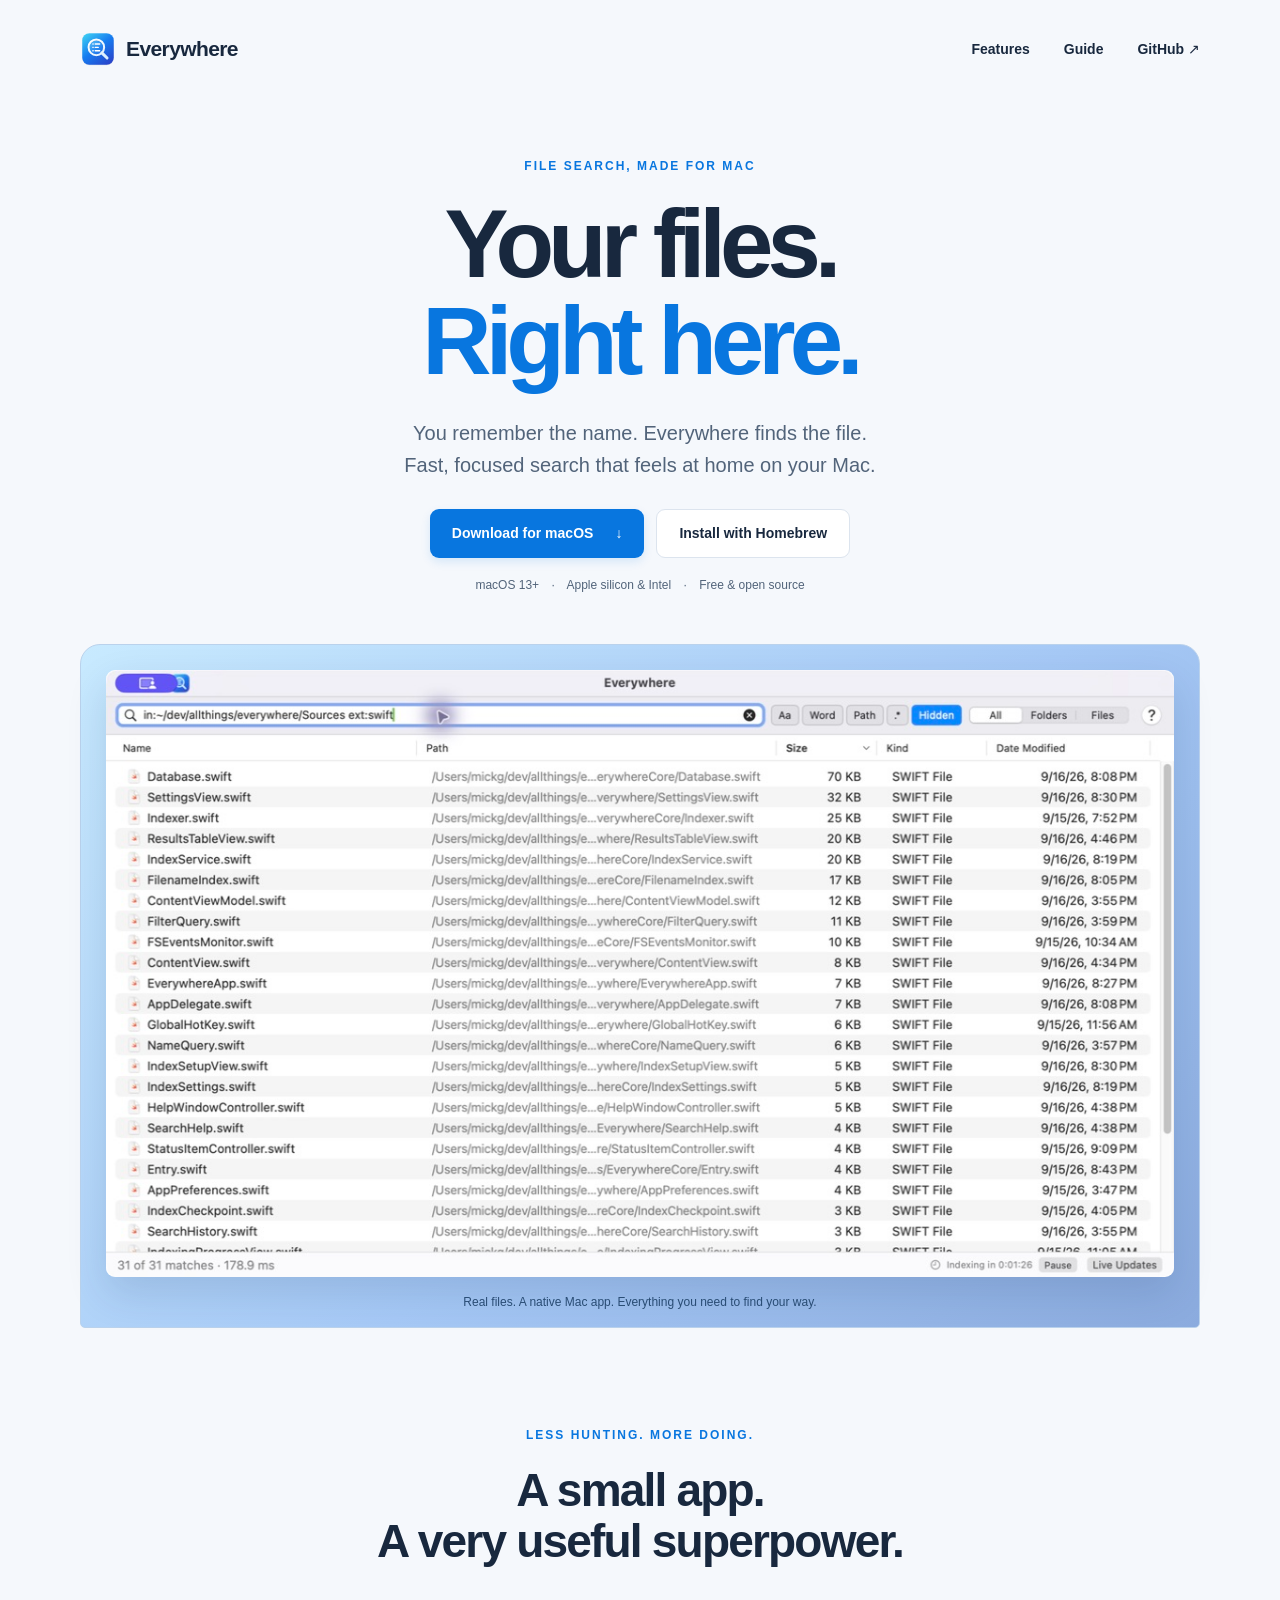
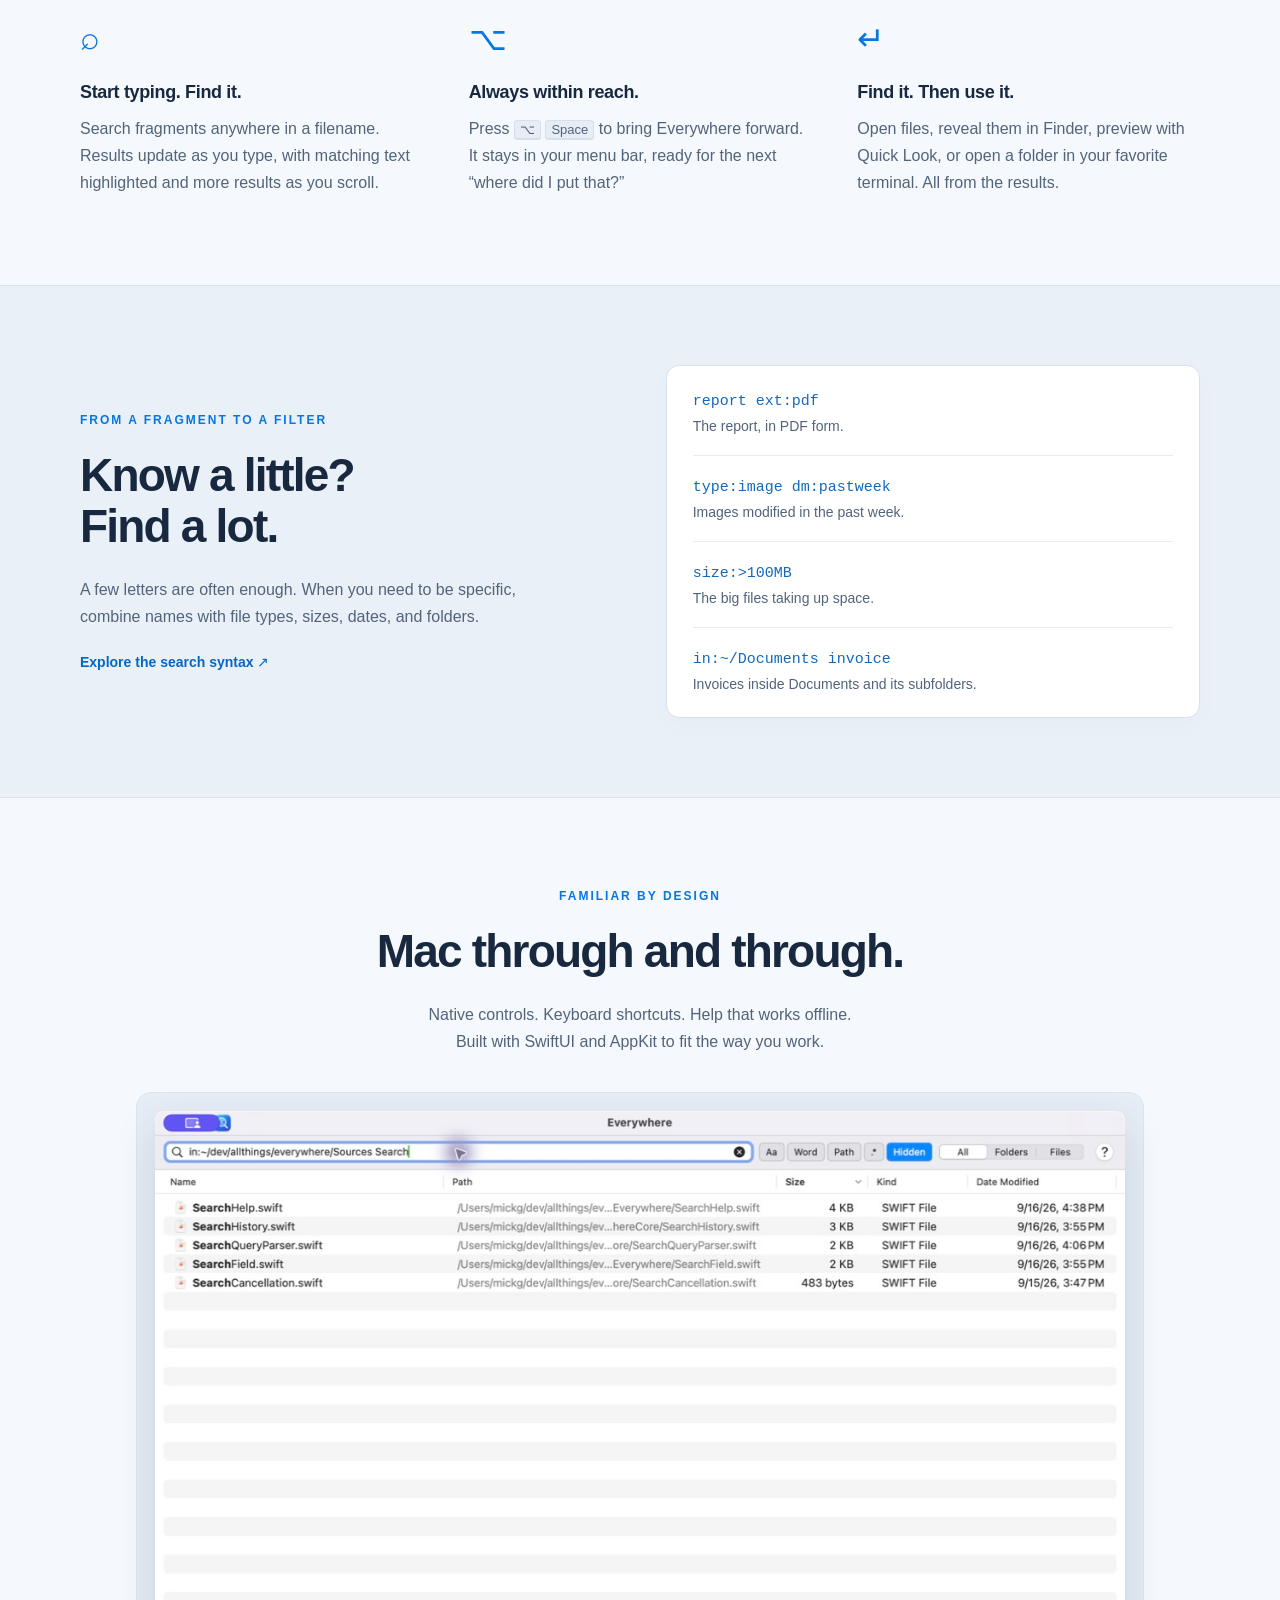
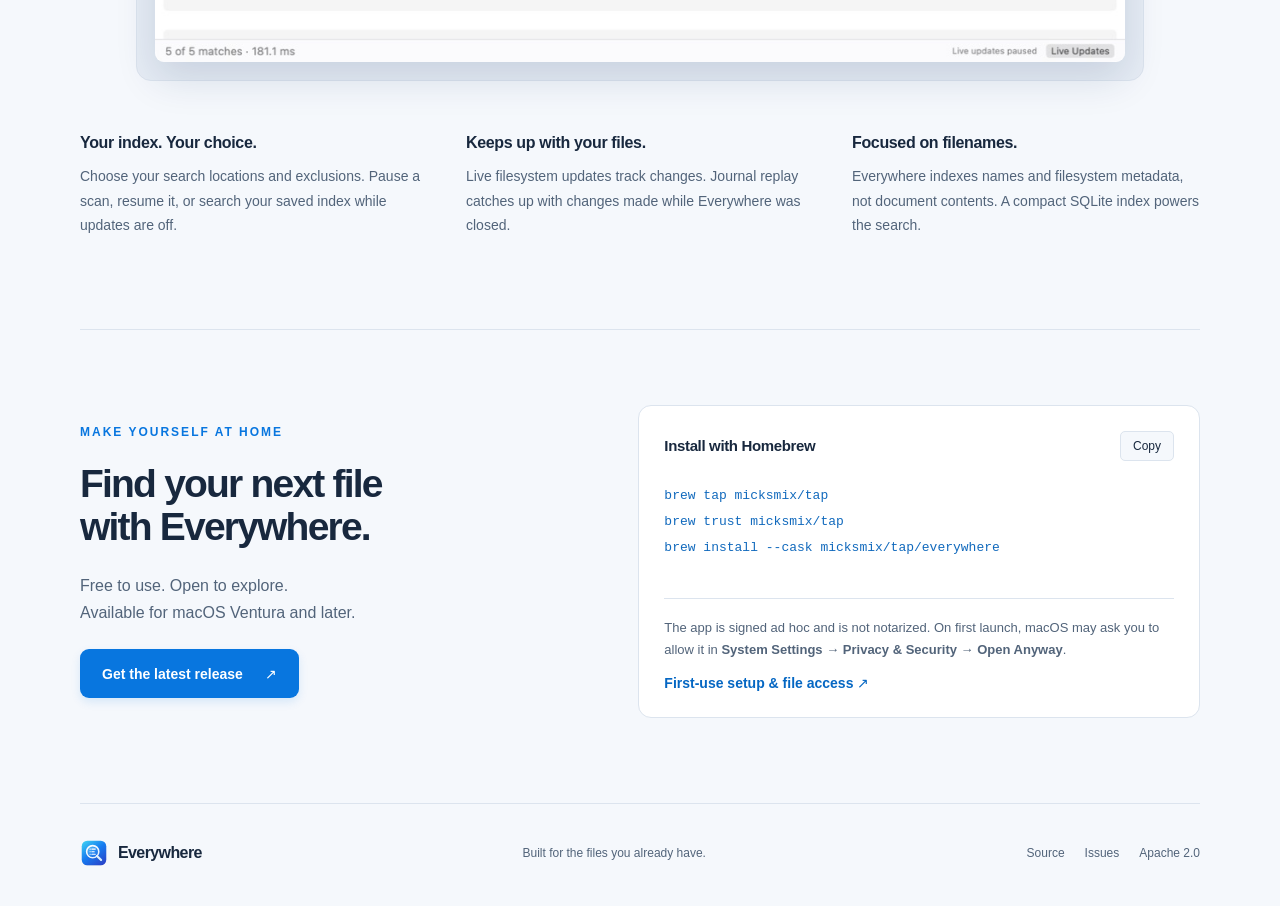
==== site/index.html @ af980922 "preparing for 1.2.0" ====
<!doctype html>
<html lang="en">
<head>
  <meta charset="utf-8">
  <meta name="viewport" content="width=device-width, initial-scale=1">
  <meta name="theme-color" content="#f5f8fc">
  <meta name="description" content="Everywhere is a free, open-source file search app for macOS. Find files as you type, filter precisely, and get back to work.">
  <title>Everywhere — Your files. Right here.</title>
  <link rel="icon" type="image/svg+xml" href="assets/icon.svg">
  <link rel="stylesheet" href="style.css">
  <script src="script.js" defer></script>
</head>
<body>
<a class="skip" href="#main">Skip to content</a>
<header class="wrap nav">
  <a class="brand" href="./"><img src="assets/icon.svg" width="36" height="36" alt="">Everywhere</a>
  <nav aria-label="Main navigation"><a href="#features">Features</a><a href="https://github.com/micksmix/everywhere/blob/main/docs/USER_GUIDE.md">Guide</a><a href="https://github.com/micksmix/everywhere">GitHub <span aria-hidden="true">↗</span></a></nav>
</header>
<main id="main">
  <section class="hero wrap">
    <p class="eyebrow">FILE SEARCH, MADE FOR MAC</p>
    <h1>Your files.<br><span>Right here.</span></h1>
    <p class="intro">You remember the name. Everywhere finds the file.<br class="desktop"> Fast, focused search that feels at home on your Mac.</p>
    <div class="actions"><a class="button primary" href="https://github.com/micksmix/everywhere/releases/latest">Download for macOS <span aria-hidden="true">↓</span></a><a class="button secondary" href="#install">Install with Homebrew</a></div>
    <p class="compatibility">macOS 13+ <span>·</span> Apple silicon &amp; Intel <span>·</span> Free &amp; open source</p>
    <figure class="hero-shot"><a href="assets/search.png" aria-label="View full-size Everywhere search screenshot"><img src="assets/search.png" width="1137" height="646" alt="Everywhere finding Swift source files, with filename, path, size, kind, and modification date columns." fetchpriority="high"></a><figcaption>Real files. A native Mac app. Everything you need to find your way.</figcaption></figure>
  </section>
  <section class="wrap features" id="features" aria-labelledby="features-title">
    <div class="section-head"><p class="eyebrow">LESS HUNTING. MORE DOING.</p><h2 id="features-title">A small app.<br>A very useful superpower.</h2></div>
    <div class="feature-grid">
      <article><span class="feature-symbol" aria-hidden="true">⌕</span><h3>Start typing. Find it.</h3><p>Search fragments anywhere in a filename. Results update as you type, with matching text highlighted and more results as you scroll.</p></article>
      <article><span class="feature-symbol" aria-hidden="true">⌥</span><h3>Always within reach.</h3><p>Press <kbd>⌥</kbd> <kbd>Space</kbd> to bring Everywhere forward. It stays in your menu bar, ready for the next “where did I put that?”</p></article>
      <article><span class="feature-symbol" aria-hidden="true">↵</span><h3>Find it. Then use it.</h3><p>Open files, reveal them in Finder, preview with Quick Look, or open a folder in your favorite terminal. All from the results.</p></article>
    </div>
  </section>
  <section class="query-section" aria-labelledby="query-title"><div class="wrap query-layout">
    <div><p class="eyebrow">FROM A FRAGMENT TO A FILTER</p><h2 id="query-title">Know a little?<br>Find a lot.</h2><p class="section-copy">A few letters are often enough. When you need to be specific, combine names with file types, sizes, dates, and folders.</p><a class="text-link" href="https://github.com/micksmix/everywhere/blob/main/docs/USER_GUIDE.md#filter-by-type-size-date-or-folder">Explore the search syntax <span aria-hidden="true">↗</span></a></div>
    <div class="queries"><div><code>report ext:pdf</code><p>The report, in PDF form.</p></div><div><code>type:image dm:pastweek</code><p>Images modified in the past week.</p></div><div><code>size:&gt;100MB</code><p>The big files taking up space.</p></div><div><code>in:~/Documents invoice</code><p>Invoices inside Documents and its subfolders.</p></div></div>
  </div></section>
  <section class="wrap detail" aria-labelledby="detail-title"><div class="section-head"><p class="eyebrow">FAMILIAR BY DESIGN</p><h2 id="detail-title">Mac through and through.</h2><p class="section-copy">Native controls. Keyboard shortcuts. Help that works offline. <br>Built with SwiftUI and AppKit to fit the way you work.</p></div><figure class="detail-shot"><a href="assets/filtered-search.png" aria-label="View full-size filtered search screenshot"><img src="assets/filtered-search.png" width="1137" height="646" alt="Everywhere narrowing source files to five matching Search filenames within the project folder." loading="lazy"></a></figure>
    <div class="details-grid"><article><h3>Your index. Your choice.</h3><p>Choose your search locations and exclusions. Pause a scan, resume it, or search your saved index while updates are off.</p></article><article><h3>Keeps up with your files.</h3><p>Live filesystem updates track changes. Journal replay catches up with changes made while Everywhere was closed.</p></article><article><h3>Focused on filenames.</h3><p>Everywhere indexes names and filesystem metadata, not document contents. A compact SQLite index powers the search.</p></article></div>
  </section>
  <section class="install wrap" id="install" aria-labelledby="install-title"><div><p class="eyebrow">MAKE YOURSELF AT HOME</p><h2 id="install-title">Find your next file<br>with Everywhere.</h2><p class="section-copy">Free to use. Open to explore. <br>Available for macOS Ventura and later.</p><a class="button primary" href="https://github.com/micksmix/everywhere/releases/latest">Get the latest release <span aria-hidden="true">↗</span></a></div><div class="install-panel"><div class="code-heading"><h3>Install with Homebrew</h3><button id="copy-install" type="button">Copy</button></div><pre><code id="install-command">brew tap micksmix/tap
brew trust micksmix/tap
brew install --cask micksmix/tap/everywhere</code></pre><p id="copy-status" role="status" aria-live="polite"></p><p class="install-note">The app is signed ad hoc and is not notarized. On first launch, macOS may ask you to allow it in <strong>System Settings → Privacy &amp; Security → Open Anyway</strong>.</p><a class="text-link" href="https://github.com/micksmix/everywhere#first-use">First-use setup &amp; file access <span aria-hidden="true">↗</span></a></div></section>
</main>
<footer class="wrap"><a class="brand" href="./"><img src="assets/icon.svg" width="28" height="28" alt="">Everywhere</a><p>Built for the files you already have.</p><div><a href="https://github.com/micksmix/everywhere">Source</a><a href="https://github.com/micksmix/everywhere/issues">Issues</a><a href="https://github.com/micksmix/everywhere/blob/main/LICENSE">Apache 2.0</a></div></footer>
</body>
</html>
---- site/style.css ----
:root{color-scheme:light;--ink:#18283e;--muted:#52647a;--blue:#0876df;--line:#dce4ee;--paper:#f5f8fc;font-family:-apple-system,BlinkMacSystemFont,"Segoe UI",sans-serif;color:var(--ink);background:var(--paper);font-synthesis:none}*{box-sizing:border-box}html{scroll-behavior:smooth;scroll-padding-top:30px}body{margin:0}a{color:inherit;text-decoration:none}button,a{-webkit-tap-highlight-color:transparent}a:focus-visible,button:focus-visible{outline:3px solid #0067cc;outline-offset:5px}a:hover{color:var(--blue)}button{font:inherit;cursor:pointer}.wrap{width:min(1120px,calc(100% - 64px));margin-inline:auto}.nav{height:98px;display:flex;justify-content:space-between;align-items:center}.brand{display:inline-flex;align-items:center;gap:10px;font-size:21px;font-weight:700;letter-spacing:-.6px}.brand img{border-radius:8px}.nav nav{display:flex;gap:34px;font-size:14px;font-weight:600}.hero{text-align:center;padding-top:61px}.eyebrow{font-size:12px;font-weight:750;letter-spacing:2px;color:var(--blue);margin:0 0 23px}h1{font-size:clamp(62px,7.5vw,98px);line-height:1.01;letter-spacing:-6px;margin:0;font-weight:750}h1 span{color:var(--blue)}.intro{font-size:20px;line-height:1.6;color:var(--muted);margin:27px 0 28px}.actions{display:flex;justify-content:center;gap:12px}.button{display:inline-flex;align-items:center;justify-content:center;gap:22px;padding:15px 22px;font-size:14px;font-weight:650;border-radius:9px;min-height:49px;transition:background .15s,transform .15s}.button:hover{transform:translateY(-2px)}.primary{background:var(--blue);color:white;box-shadow:0 4px 10px #0876df20}.primary:hover{background:#005fbd;color:white}.secondary{background:white;border:1px solid var(--line)}.compatibility{font-size:12px;color:var(--muted);margin:20px 0 0}.compatibility span{margin:0 9px}.hero-shot{margin:52px 0 0;padding:25px 25px 0;background:linear-gradient(135deg,#c8eaff,#a6c9f6 55%,#8babde);border:1px solid #bad2ec;border-radius:20px 20px 5px 5px}.hero-shot img,.detail-shot img{width:100%;height:auto;display:block;border-radius:9px;box-shadow:0 16px 40px #102c5d24}.hero-shot figcaption{font-size:12px;padding:18px 0;color:#294c74}.features{padding:100px 0 89px}.section-head{text-align:center}h2{font-size:clamp(32px,4vw,46px);line-height:1.12;letter-spacing:-1.8px;margin:0;font-weight:700}.feature-grid,.details-grid{display:grid;grid-template-columns:repeat(3,1fr);gap:46px;margin-top:51px}.feature-symbol{font-size:33px;color:var(--blue);height:48px;display:block}h3{font-size:18px;letter-spacing:-.35px;margin:15px 0 12px}article p,.section-copy{font-size:16px;line-height:1.7;color:var(--muted);margin:0}kbd{font:inherit;font-size:13px;background:#e7edf5;border:1px solid #d6e0ed;border-bottom-width:2px;padding:1px 5px;border-radius:4px}.query-section{background:#eaf0f8;border-block:1px solid var(--line);padding:79px 0}.query-layout{display:grid;grid-template-columns:1fr 1.1fr;gap:100px;align-items:center}.section-copy{margin:23px 0}.text-link{font-size:14px;color:#0567c3;font-weight:650}.queries{background:#fff;border:1px solid #d6e1ee;border-radius:13px;padding:4px 26px;box-shadow:0 8px 30px #26395805}.queries>div{padding:21px 0;border-bottom:1px solid #e7ecf3}.queries>div:last-child{border:0}.queries code{font-size:15px;color:#126abd;font-family:ui-monospace,SFMono-Regular,Menlo,monospace}.queries p{font-size:14px;color:var(--muted);margin:8px 0 0}.detail{padding:91px 0}.detail-shot{margin:37px auto 0;width:90%;padding:18px;background:#e7edf5;border:1px solid var(--line);border-radius:15px}.details-grid{margin-top:38px;gap:38px}.details-grid h3{font-size:16px}.details-grid p{font-size:14px;line-height:1.75}.install{border-top:1px solid var(--line);padding:75px 0 85px;display:grid;grid-template-columns:1fr 1.15fr;gap:70px;align-items:center}.install h2{font-size:39px}.install-panel{background:white;border:1px solid var(--line);padding:25px;border-radius:13px}.code-heading{display:flex;justify-content:space-between;align-items:center;gap:12px}.code-heading h3{margin:0;font-size:15px}.code-heading button{font-size:12px;border:1px solid var(--line);border-radius:5px;background:var(--paper);padding:7px 12px;color:var(--ink)}pre{margin:22px 0 0;white-space:pre-wrap;overflow-wrap:anywhere;font-size:13px;line-height:2;font-family:ui-monospace,SFMono-Regular,Menlo,monospace;color:#126abd}.install-note{font-size:13px;line-height:1.7;color:var(--muted);border-top:1px solid var(--line);padding-top:18px}.install-note strong{font-weight:600}#copy-status{font-size:12px;color:#236636;min-height:16px;margin:8px 0}footer{border-top:1px solid var(--line);padding:30px 0 38px;display:flex;align-items:center;justify-content:space-between;gap:20px}footer .brand{font-size:16px}footer p,footer div{font-size:12px;color:var(--muted)}footer div{display:flex;gap:20px}.skip{position:absolute;top:-80px;left:16px;background:white;padding:12px;z-index:5}.skip:focus{top:12px}@media(max-width:760px){.wrap{width:calc(100% - 36px)}.nav{height:78px}.brand{font-size:18px}.nav nav{gap:18px;font-size:13px}.nav nav a:first-child{display:none}.hero{padding-top:40px}h1{letter-spacing:-3px;font-size:70px}.intro{font-size:17px}.desktop{display:none}.actions{flex-direction:column;align-items:stretch;width:min(330px,100%);margin:auto}.compatibility{font-size:12px;line-height:1.8}.compatibility span{margin:0 4px}.hero-shot{padding:10px 10px 0;margin-top:35px;border-radius:12px}.hero-shot figcaption{font-size:12px;line-height:1.5;padding:12px 5px}.features,.detail{padding:65px 0}.feature-grid,.details-grid{grid-template-columns:1fr;gap:25px;margin-top:32px}.feature-grid article{position:relative;padding-left:50px}.feature-symbol{position:absolute;left:0;top:6px}.feature-grid h3{margin-top:0}.query-layout,.install{grid-template-columns:1fr;gap:35px}.query-section{padding:60px 0}.queries{padding-inline:19px}.queries code{font-size:13px}.detail-shot{width:100%;padding:8px}.details-grid{gap:16px}.install{padding:60px 0}.install h2{font-size:34px}.install-panel{padding:20px}footer{flex-wrap:wrap}footer p{display:none}footer div{gap:13px}h2{letter-spacing:-1px}.section-copy br{display:none}}@media(prefers-reduced-motion:reduce){html{scroll-behavior:auto}.button{transition:none}}
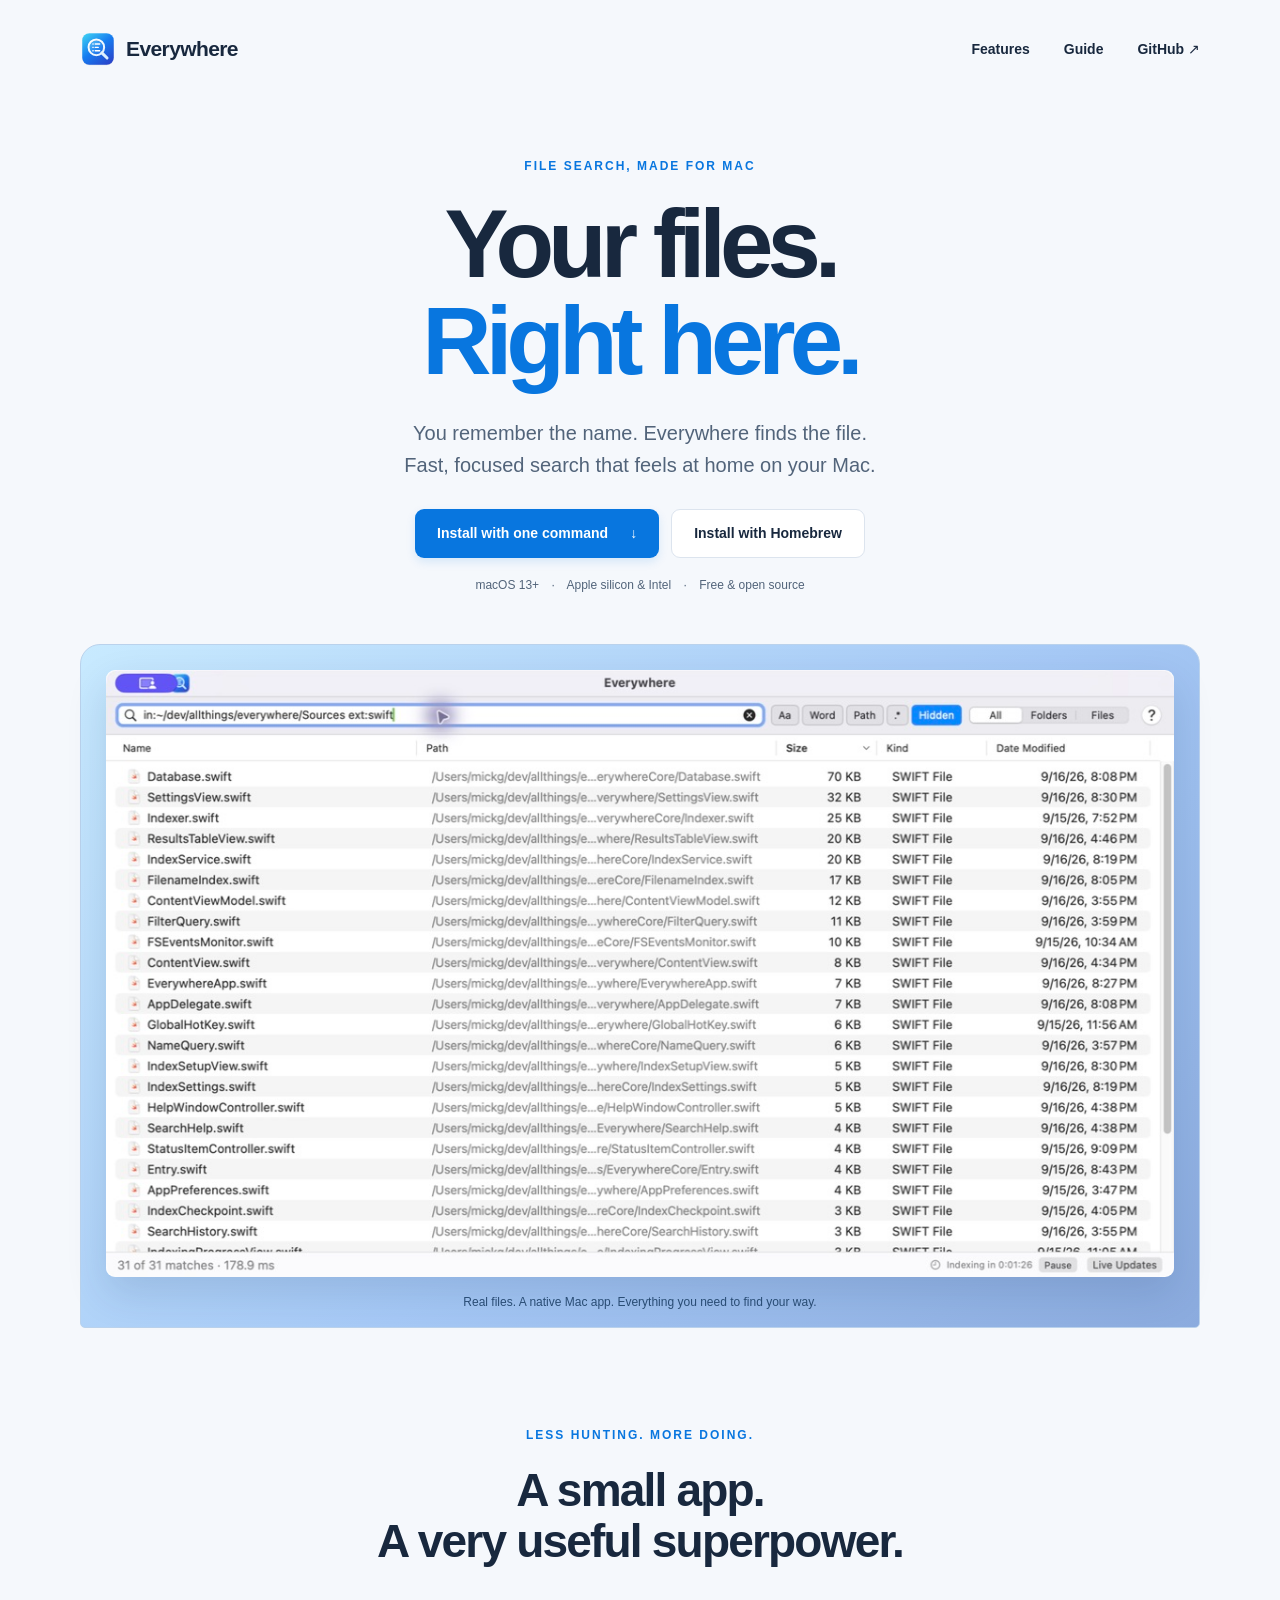
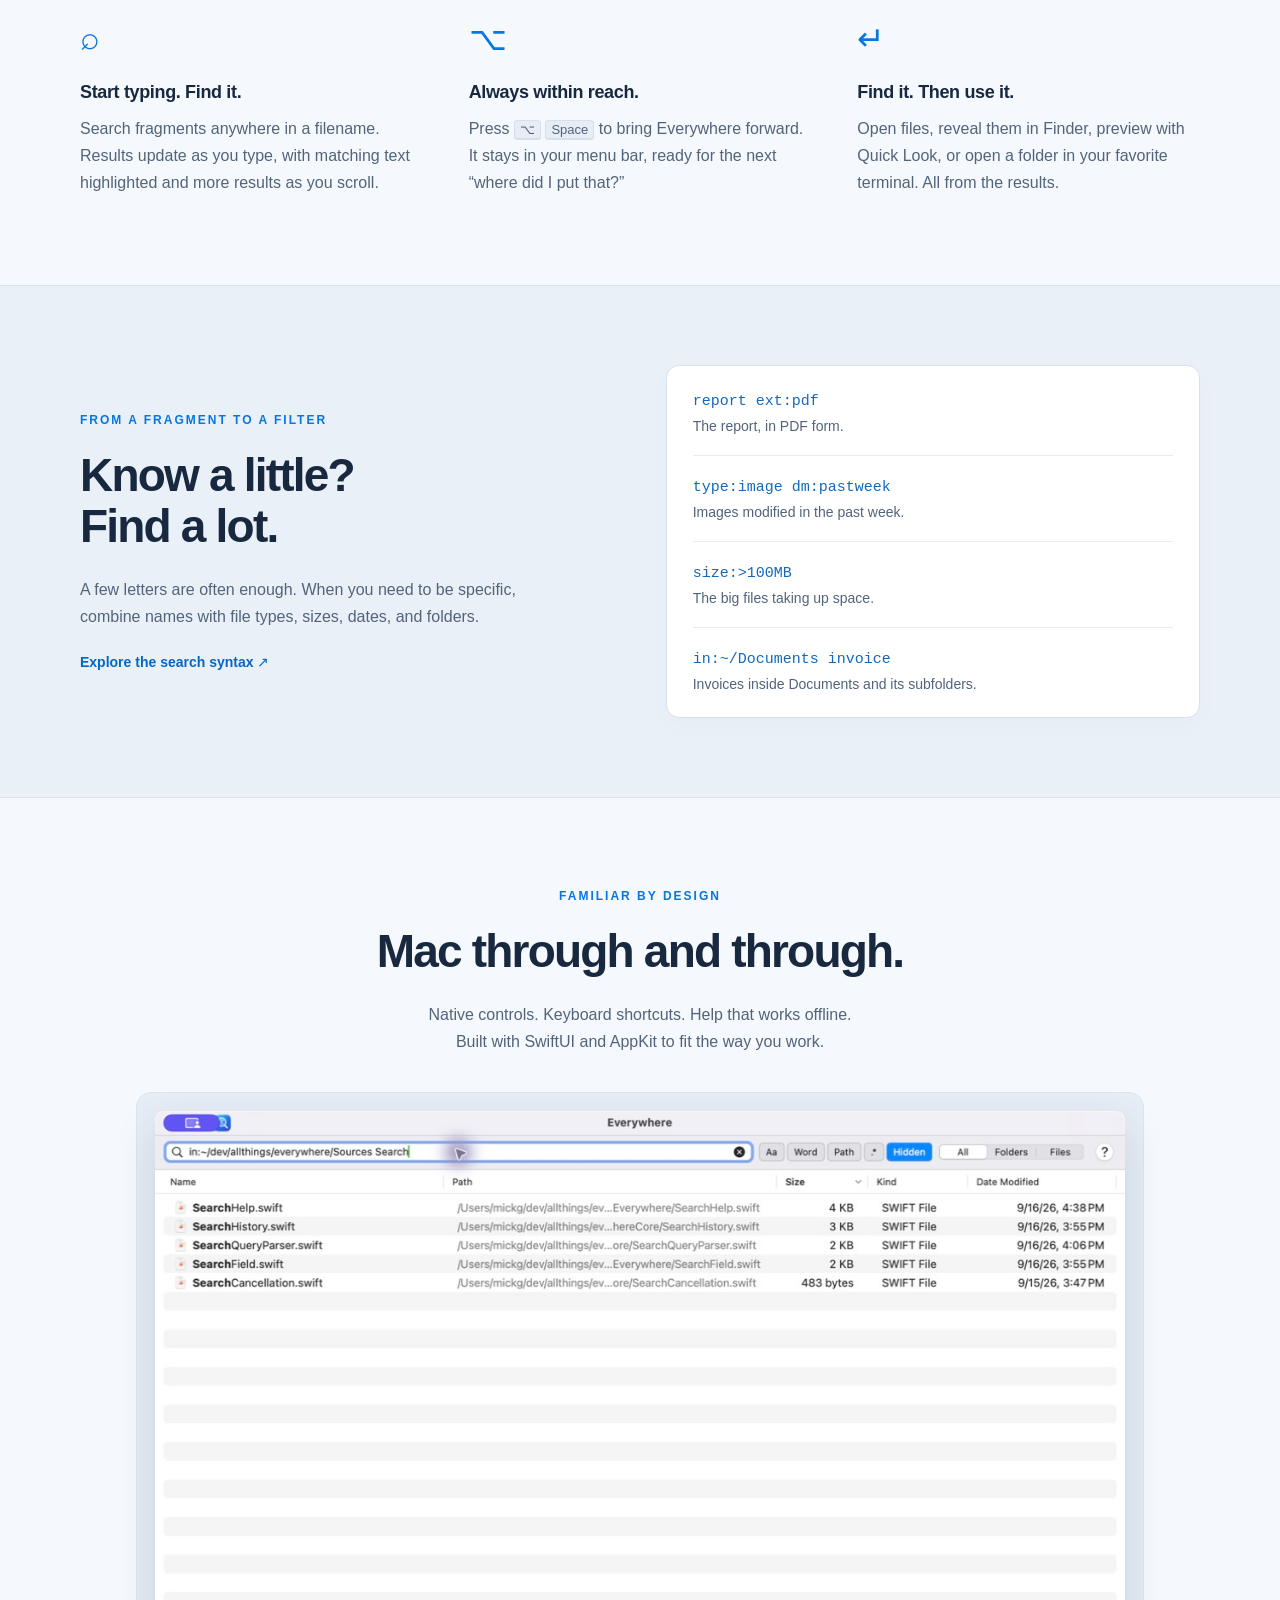
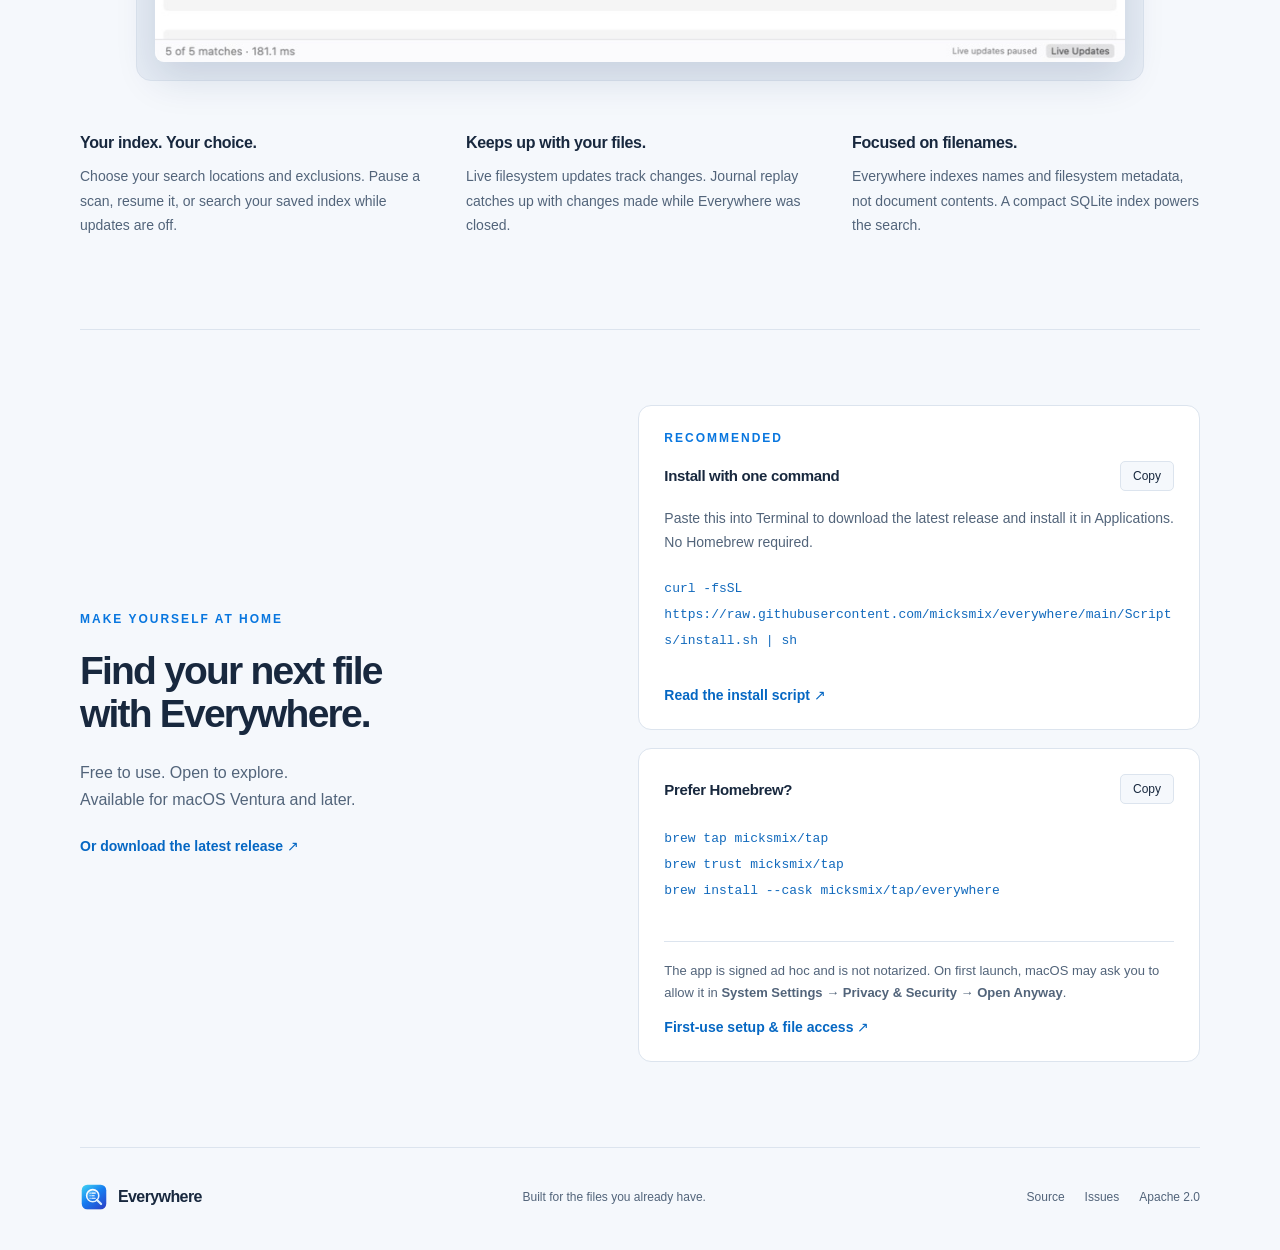
==== commit 61c603e8: "preparing for 1.2.0" ====
--- a/site/index.html
+++ b/site/index.html
@@ -21,7 +21,7 @@
     <p class="eyebrow">FILE SEARCH, MADE FOR MAC</p>
     <h1>Your files.<br><span>Right here.</span></h1>
     <p class="intro">You remember the name. Everywhere finds the file.<br class="desktop"> Fast, focused search that feels at home on your Mac.</p>
-    <div class="actions"><a class="button primary" href="https://github.com/micksmix/everywhere/releases/latest">Download for macOS <span aria-hidden="true">↓</span></a><a class="button secondary" href="#install">Install with Homebrew</a></div>
+    <div class="actions"><a class="button primary" href="#install">Install with one command <span aria-hidden="true">↓</span></a><a class="button secondary" href="#homebrew">Install with Homebrew</a></div>
     <p class="compatibility">macOS 13+ <span>·</span> Apple silicon &amp; Intel <span>·</span> Free &amp; open source</p>
     <figure class="hero-shot"><a href="assets/search.png" aria-label="View full-size Everywhere search screenshot"><img src="assets/search.png" width="1137" height="646" alt="Everywhere finding Swift source files, with filename, path, size, kind, and modification date columns." fetchpriority="high"></a><figcaption>Real files. A native Mac app. Everything you need to find your way.</figcaption></figure>
   </section>
@@ -40,9 +40,9 @@
   <section class="wrap detail" aria-labelledby="detail-title"><div class="section-head"><p class="eyebrow">FAMILIAR BY DESIGN</p><h2 id="detail-title">Mac through and through.</h2><p class="section-copy">Native controls. Keyboard shortcuts. Help that works offline. <br>Built with SwiftUI and AppKit to fit the way you work.</p></div><figure class="detail-shot"><a href="assets/filtered-search.png" aria-label="View full-size filtered search screenshot"><img src="assets/filtered-search.png" width="1137" height="646" alt="Everywhere narrowing source files to five matching Search filenames within the project folder." loading="lazy"></a></figure>
     <div class="details-grid"><article><h3>Your index. Your choice.</h3><p>Choose your search locations and exclusions. Pause a scan, resume it, or search your saved index while updates are off.</p></article><article><h3>Keeps up with your files.</h3><p>Live filesystem updates track changes. Journal replay catches up with changes made while Everywhere was closed.</p></article><article><h3>Focused on filenames.</h3><p>Everywhere indexes names and filesystem metadata, not document contents. A compact SQLite index powers the search.</p></article></div>
   </section>
-  <section class="install wrap" id="install" aria-labelledby="install-title"><div><p class="eyebrow">MAKE YOURSELF AT HOME</p><h2 id="install-title">Find your next file<br>with Everywhere.</h2><p class="section-copy">Free to use. Open to explore. <br>Available for macOS Ventura and later.</p><a class="button primary" href="https://github.com/micksmix/everywhere/releases/latest">Get the latest release <span aria-hidden="true">↗</span></a></div><div class="install-panel"><div class="code-heading"><h3>Install with Homebrew</h3><button id="copy-install" type="button">Copy</button></div><pre><code id="install-command">brew tap micksmix/tap
+  <section class="install wrap" id="install" aria-labelledby="install-title"><div><p class="eyebrow">MAKE YOURSELF AT HOME</p><h2 id="install-title">Find your next file<br>with Everywhere.</h2><p class="section-copy">Free to use. Open to explore. <br>Available for macOS Ventura and later.</p><a class="text-link" href="https://github.com/micksmix/everywhere/releases/latest">Or download the latest release <span aria-hidden="true">↗</span></a></div><div class="install-options"><div class="install-panel"><p class="eyebrow">RECOMMENDED</p><div class="code-heading"><h3>Install with one command</h3><button data-copy="script-command" type="button" aria-label="Copy install script command">Copy</button></div><p class="install-description">Paste this into Terminal to download the latest release and install it in Applications. No Homebrew required.</p><pre><code id="script-command">curl -fsSL https://raw.githubusercontent.com/micksmix/everywhere/main/Scripts/install.sh | sh</code></pre><p class="copy-status" role="status" aria-live="polite"></p><a class="text-link" href="https://github.com/micksmix/everywhere/blob/main/Scripts/install.sh">Read the install script <span aria-hidden="true">↗</span></a></div><div class="install-panel" id="homebrew"><div class="code-heading"><h3>Prefer Homebrew?</h3><button data-copy="brew-command" type="button" aria-label="Copy Homebrew commands">Copy</button></div><pre><code id="brew-command">brew tap micksmix/tap
 brew trust micksmix/tap
-brew install --cask micksmix/tap/everywhere</code></pre><p id="copy-status" role="status" aria-live="polite"></p><p class="install-note">The app is signed ad hoc and is not notarized. On first launch, macOS may ask you to allow it in <strong>System Settings → Privacy &amp; Security → Open Anyway</strong>.</p><a class="text-link" href="https://github.com/micksmix/everywhere#first-use">First-use setup &amp; file access <span aria-hidden="true">↗</span></a></div></section>
+brew install --cask micksmix/tap/everywhere</code></pre><p class="copy-status" role="status" aria-live="polite"></p><p class="install-note">The app is signed ad hoc and is not notarized. On first launch, macOS may ask you to allow it in <strong>System Settings → Privacy &amp; Security → Open Anyway</strong>.</p><a class="text-link" href="https://github.com/micksmix/everywhere#first-use">First-use setup &amp; file access <span aria-hidden="true">↗</span></a></div></div></section>
 </main>
 <footer class="wrap"><a class="brand" href="./"><img src="assets/icon.svg" width="28" height="28" alt="">Everywhere</a><p>Built for the files you already have.</p><div><a href="https://github.com/micksmix/everywhere">Source</a><a href="https://github.com/micksmix/everywhere/issues">Issues</a><a href="https://github.com/micksmix/everywhere/blob/main/LICENSE">Apache 2.0</a></div></footer>
 </body>
--- a/site/style.css
+++ b/site/style.css
@@ -1 +1,3 @@
-:root{color-scheme:light;--ink:#18283e;--muted:#52647a;--blue:#0876df;--line:#dce4ee;--paper:#f5f8fc;font-family:-apple-system,BlinkMacSystemFont,"Segoe UI",sans-serif;color:var(--ink);background:var(--paper);font-synthesis:none}*{box-sizing:border-box}html{scroll-behavior:smooth;scroll-padding-top:30px}body{margin:0}a{color:inherit;text-decoration:none}button,a{-webkit-tap-highlight-color:transparent}a:focus-visible,button:focus-visible{outline:3px solid #0067cc;outline-offset:5px}a:hover{color:var(--blue)}button{font:inherit;cursor:pointer}.wrap{width:min(1120px,calc(100% - 64px));margin-inline:auto}.nav{height:98px;display:flex;justify-content:space-between;align-items:center}.brand{display:inline-flex;align-items:center;gap:10px;font-size:21px;font-weight:700;letter-spacing:-.6px}.brand img{border-radius:8px}.nav nav{display:flex;gap:34px;font-size:14px;font-weight:600}.hero{text-align:center;padding-top:61px}.eyebrow{font-size:12px;font-weight:750;letter-spacing:2px;color:var(--blue);margin:0 0 23px}h1{font-size:clamp(62px,7.5vw,98px);line-height:1.01;letter-spacing:-6px;margin:0;font-weight:750}h1 span{color:var(--blue)}.intro{font-size:20px;line-height:1.6;color:var(--muted);margin:27px 0 28px}.actions{display:flex;justify-content:center;gap:12px}.button{display:inline-flex;align-items:center;justify-content:center;gap:22px;padding:15px 22px;font-size:14px;font-weight:650;border-radius:9px;min-height:49px;transition:background .15s,transform .15s}.button:hover{transform:translateY(-2px)}.primary{background:var(--blue);color:white;box-shadow:0 4px 10px #0876df20}.primary:hover{background:#005fbd;color:white}.secondary{background:white;border:1px solid var(--line)}.compatibility{font-size:12px;color:var(--muted);margin:20px 0 0}.compatibility span{margin:0 9px}.hero-shot{margin:52px 0 0;padding:25px 25px 0;background:linear-gradient(135deg,#c8eaff,#a6c9f6 55%,#8babde);border:1px solid #bad2ec;border-radius:20px 20px 5px 5px}.hero-shot img,.detail-shot img{width:100%;height:auto;display:block;border-radius:9px;box-shadow:0 16px 40px #102c5d24}.hero-shot figcaption{font-size:12px;padding:18px 0;color:#294c74}.features{padding:100px 0 89px}.section-head{text-align:center}h2{font-size:clamp(32px,4vw,46px);line-height:1.12;letter-spacing:-1.8px;margin:0;font-weight:700}.feature-grid,.details-grid{display:grid;grid-template-columns:repeat(3,1fr);gap:46px;margin-top:51px}.feature-symbol{font-size:33px;color:var(--blue);height:48px;display:block}h3{font-size:18px;letter-spacing:-.35px;margin:15px 0 12px}article p,.section-copy{font-size:16px;line-height:1.7;color:var(--muted);margin:0}kbd{font:inherit;font-size:13px;background:#e7edf5;border:1px solid #d6e0ed;border-bottom-width:2px;padding:1px 5px;border-radius:4px}.query-section{background:#eaf0f8;border-block:1px solid var(--line);padding:79px 0}.query-layout{display:grid;grid-template-columns:1fr 1.1fr;gap:100px;align-items:center}.section-copy{margin:23px 0}.text-link{font-size:14px;color:#0567c3;font-weight:650}.queries{background:#fff;border:1px solid #d6e1ee;border-radius:13px;padding:4px 26px;box-shadow:0 8px 30px #26395805}.queries>div{padding:21px 0;border-bottom:1px solid #e7ecf3}.queries>div:last-child{border:0}.queries code{font-size:15px;color:#126abd;font-family:ui-monospace,SFMono-Regular,Menlo,monospace}.queries p{font-size:14px;color:var(--muted);margin:8px 0 0}.detail{padding:91px 0}.detail-shot{margin:37px auto 0;width:90%;padding:18px;background:#e7edf5;border:1px solid var(--line);border-radius:15px}.details-grid{margin-top:38px;gap:38px}.details-grid h3{font-size:16px}.details-grid p{font-size:14px;line-height:1.75}.install{border-top:1px solid var(--line);padding:75px 0 85px;display:grid;grid-template-columns:1fr 1.15fr;gap:70px;align-items:center}.install h2{font-size:39px}.install-panel{background:white;border:1px solid var(--line);padding:25px;border-radius:13px}.code-heading{display:flex;justify-content:space-between;align-items:center;gap:12px}.code-heading h3{margin:0;font-size:15px}.code-heading button{font-size:12px;border:1px solid var(--line);border-radius:5px;background:var(--paper);padding:7px 12px;color:var(--ink)}pre{margin:22px 0 0;white-space:pre-wrap;overflow-wrap:anywhere;font-size:13px;line-height:2;font-family:ui-monospace,SFMono-Regular,Menlo,monospace;color:#126abd}.install-note{font-size:13px;line-height:1.7;color:var(--muted);border-top:1px solid var(--line);padding-top:18px}.install-note strong{font-weight:600}#copy-status{font-size:12px;color:#236636;min-height:16px;margin:8px 0}footer{border-top:1px solid var(--line);padding:30px 0 38px;display:flex;align-items:center;justify-content:space-between;gap:20px}footer .brand{font-size:16px}footer p,footer div{font-size:12px;color:var(--muted)}footer div{display:flex;gap:20px}.skip{position:absolute;top:-80px;left:16px;background:white;padding:12px;z-index:5}.skip:focus{top:12px}@media(max-width:760px){.wrap{width:calc(100% - 36px)}.nav{height:78px}.brand{font-size:18px}.nav nav{gap:18px;font-size:13px}.nav nav a:first-child{display:none}.hero{padding-top:40px}h1{letter-spacing:-3px;font-size:70px}.intro{font-size:17px}.desktop{display:none}.actions{flex-direction:column;align-items:stretch;width:min(330px,100%);margin:auto}.compatibility{font-size:12px;line-height:1.8}.compatibility span{margin:0 4px}.hero-shot{padding:10px 10px 0;margin-top:35px;border-radius:12px}.hero-shot figcaption{font-size:12px;line-height:1.5;padding:12px 5px}.features,.detail{padding:65px 0}.feature-grid,.details-grid{grid-template-columns:1fr;gap:25px;margin-top:32px}.feature-grid article{position:relative;padding-left:50px}.feature-symbol{position:absolute;left:0;top:6px}.feature-grid h3{margin-top:0}.query-layout,.install{grid-template-columns:1fr;gap:35px}.query-section{padding:60px 0}.queries{padding-inline:19px}.queries code{font-size:13px}.detail-shot{width:100%;padding:8px}.details-grid{gap:16px}.install{padding:60px 0}.install h2{font-size:34px}.install-panel{padding:20px}footer{flex-wrap:wrap}footer p{display:none}footer div{gap:13px}h2{letter-spacing:-1px}.section-copy br{display:none}}@media(prefers-reduced-motion:reduce){html{scroll-behavior:auto}.button{transition:none}}
+:root{color-scheme:light;--ink:#18283e;--muted:#52647a;--blue:#0876df;--line:#dce4ee;--paper:#f5f8fc;font-family:-apple-system,BlinkMacSystemFont,"Segoe UI",sans-serif;color:var(--ink);background:var(--paper);font-synthesis:none}*{box-sizing:border-box}html{scroll-behavior:smooth;scroll-padding-top:30px}body{margin:0}a{color:inherit;text-decoration:none}button,a{-webkit-tap-highlight-color:transparent}a:focus-visible,button:focus-visible{outline:3px solid #0067cc;outline-offset:5px}a:hover{color:var(--blue)}button{font:inherit;cursor:pointer}.wrap{width:min(1120px,calc(100% - 64px));margin-inline:auto}.nav{height:98px;display:flex;justify-content:space-between;align-items:center}.brand{display:inline-flex;align-items:center;gap:10px;font-size:21px;font-weight:700;letter-spacing:-.6px}.brand img{border-radius:8px}.nav nav{display:flex;gap:34px;font-size:14px;font-weight:600}.hero{text-align:center;padding-top:61px}.eyebrow{font-size:12px;font-weight:750;letter-spacing:2px;color:var(--blue);margin:0 0 23px}h1{font-size:clamp(62px,7.5vw,98px);line-height:1.01;letter-spacing:-6px;margin:0;font-weight:750}h1 span{color:var(--blue)}.intro{font-size:20px;line-height:1.6;color:var(--muted);margin:27px 0 28px}.actions{display:flex;justify-content:center;gap:12px}.button{display:inline-flex;align-items:center;justify-content:center;gap:22px;padding:15px 22px;font-size:14px;font-weight:650;border-radius:9px;min-height:49px;transition:background .15s,transform .15s}.button:hover{transform:translateY(-2px)}.primary{background:var(--blue);color:white;box-shadow:0 4px 10px #0876df20}.primary:hover{background:#005fbd;color:white}.secondary{background:white;border:1px solid var(--line)}.compatibility{font-size:12px;color:var(--muted);margin:20px 0 0}.compatibility span{margin:0 9px}.hero-shot{margin:52px 0 0;padding:25px 25px 0;background:linear-gradient(135deg,#c8eaff,#a6c9f6 55%,#8babde);border:1px solid #bad2ec;border-radius:20px 20px 5px 5px}.hero-shot img,.detail-shot img{width:100%;height:auto;display:block;border-radius:9px;box-shadow:0 16px 40px #102c5d24}.hero-shot figcaption{font-size:12px;padding:18px 0;color:#294c74}.features{padding:100px 0 89px}.section-head{text-align:center}h2{font-size:clamp(32px,4vw,46px);line-height:1.12;letter-spacing:-1.8px;margin:0;font-weight:700}.feature-grid,.details-grid{display:grid;grid-template-columns:repeat(3,1fr);gap:46px;margin-top:51px}.feature-symbol{font-size:33px;color:var(--blue);height:48px;display:block}h3{font-size:18px;letter-spacing:-.35px;margin:15px 0 12px}article p,.section-copy{font-size:16px;line-height:1.7;color:var(--muted);margin:0}kbd{font:inherit;font-size:13px;background:#e7edf5;border:1px solid #d6e0ed;border-bottom-width:2px;padding:1px 5px;border-radius:4px}.query-section{background:#eaf0f8;border-block:1px solid var(--line);padding:79px 0}.query-layout{display:grid;grid-template-columns:1fr 1.1fr;gap:100px;align-items:center}.section-copy{margin:23px 0}.text-link{font-size:14px;color:#0567c3;font-weight:650}.queries{background:#fff;border:1px solid #d6e1ee;border-radius:13px;padding:4px 26px;box-shadow:0 8px 30px #26395805}.queries>div{padding:21px 0;border-bottom:1px solid #e7ecf3}.queries>div:last-child{border:0}.queries code{font-size:15px;color:#126abd;font-family:ui-monospace,SFMono-Regular,Menlo,monospace}.queries p{font-size:14px;color:var(--muted);margin:8px 0 0}.detail{padding:91px 0}.detail-shot{margin:37px auto 0;width:90%;padding:18px;background:#e7edf5;border:1px solid var(--line);border-radius:15px}.details-grid{margin-top:38px;gap:38px}.details-grid h3{font-size:16px}.details-grid p{font-size:14px;line-height:1.75}.install{border-top:1px solid var(--line);padding:75px 0 85px;display:grid;grid-template-columns:1fr 1.15fr;gap:70px;align-items:center}.install h2{font-size:39px}.install-panel{background:white;border:1px solid var(--line);padding:25px;border-radius:13px}.code-heading{display:flex;justify-content:space-between;align-items:center;gap:12px}.code-heading h3{margin:0;font-size:15px}.code-heading button{font-size:12px;border:1px solid var(--line);border-radius:5px;background:var(--paper);padding:7px 12px;color:var(--ink)}pre{margin:22px 0 0;white-space:pre-wrap;overflow-wrap:anywhere;font-size:13px;line-height:2;font-family:ui-monospace,SFMono-Regular,Menlo,monospace;color:#126abd}.install-note{font-size:13px;line-height:1.7;color:var(--muted);border-top:1px solid var(--line);padding-top:18px}.install-note strong{font-weight:600}.copy-status{font-size:12px;color:#236636;min-height:16px;margin:8px 0}footer{border-top:1px solid var(--line);padding:30px 0 38px;display:flex;align-items:center;justify-content:space-between;gap:20px}footer .brand{font-size:16px}footer p,footer div{font-size:12px;color:var(--muted)}footer div{display:flex;gap:20px}.skip{position:absolute;top:-80px;left:16px;background:white;padding:12px;z-index:5}.skip:focus{top:12px}@media(max-width:760px){.wrap{width:calc(100% - 36px)}.nav{height:78px}.brand{font-size:18px}.nav nav{gap:18px;font-size:13px}.nav nav a:first-child{display:none}.hero{padding-top:40px}h1{letter-spacing:-3px;font-size:70px}.intro{font-size:17px}.desktop{display:none}.actions{flex-direction:column;align-items:stretch;width:min(330px,100%);margin:auto}.compatibility{font-size:12px;line-height:1.8}.compatibility span{margin:0 4px}.hero-shot{padding:10px 10px 0;margin-top:35px;border-radius:12px}.hero-shot figcaption{font-size:12px;line-height:1.5;padding:12px 5px}.features,.detail{padding:65px 0}.feature-grid,.details-grid{grid-template-columns:1fr;gap:25px;margin-top:32px}.feature-grid article{position:relative;padding-left:50px}.feature-symbol{position:absolute;left:0;top:6px}.feature-grid h3{margin-top:0}.query-layout,.install{grid-template-columns:1fr;gap:35px}.query-section{padding:60px 0}.queries{padding-inline:19px}.queries code{font-size:13px}.detail-shot{width:100%;padding:8px}.details-grid{gap:16px}.install{padding:60px 0}.install h2{font-size:34px}.install-panel{padding:20px}footer{flex-wrap:wrap}footer p{display:none}footer div{gap:13px}h2{letter-spacing:-1px}.section-copy br{display:none}}@media(prefers-reduced-motion:reduce){html{scroll-behavior:auto}.button{transition:none}}
+
+.install-options{display:grid;gap:18px;min-width:0}.install-description{font-size:14px;line-height:1.7;color:var(--muted);margin:16px 0 0}.install-panel .eyebrow{margin-bottom:16px}
